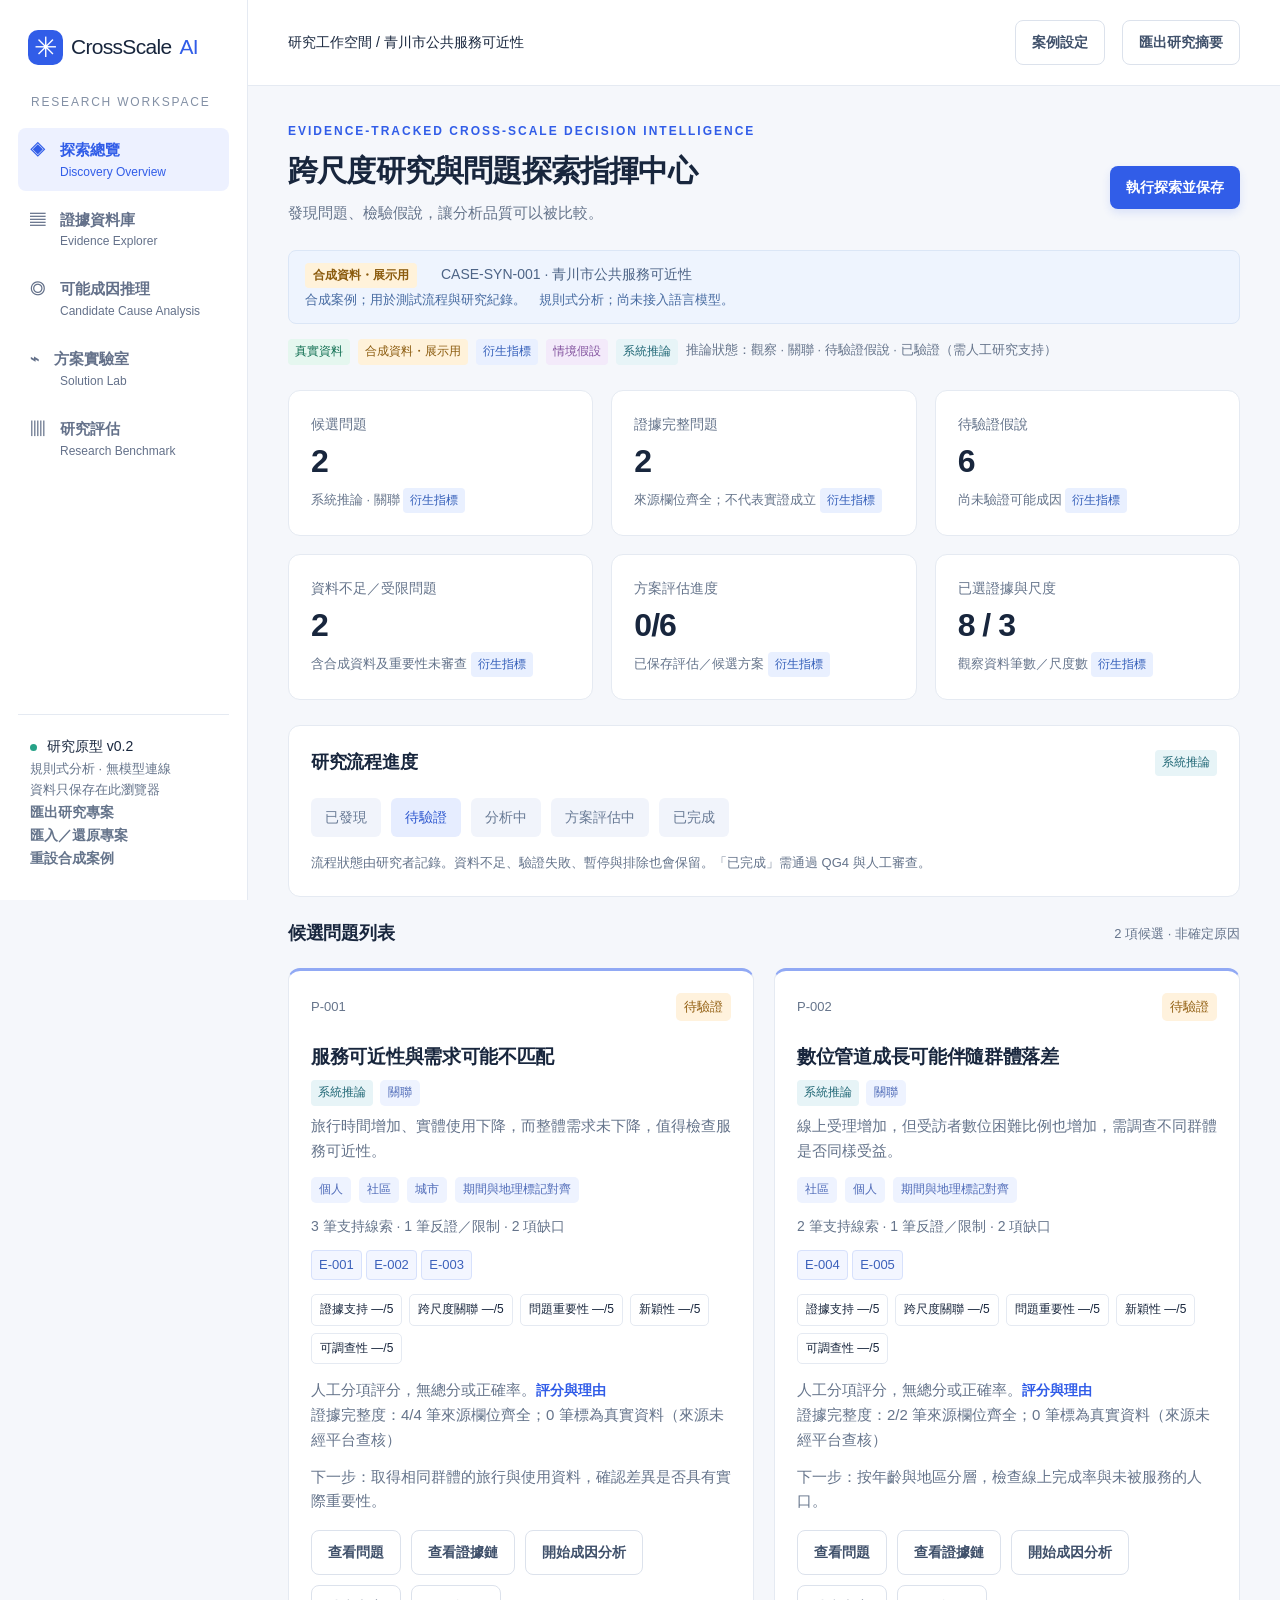
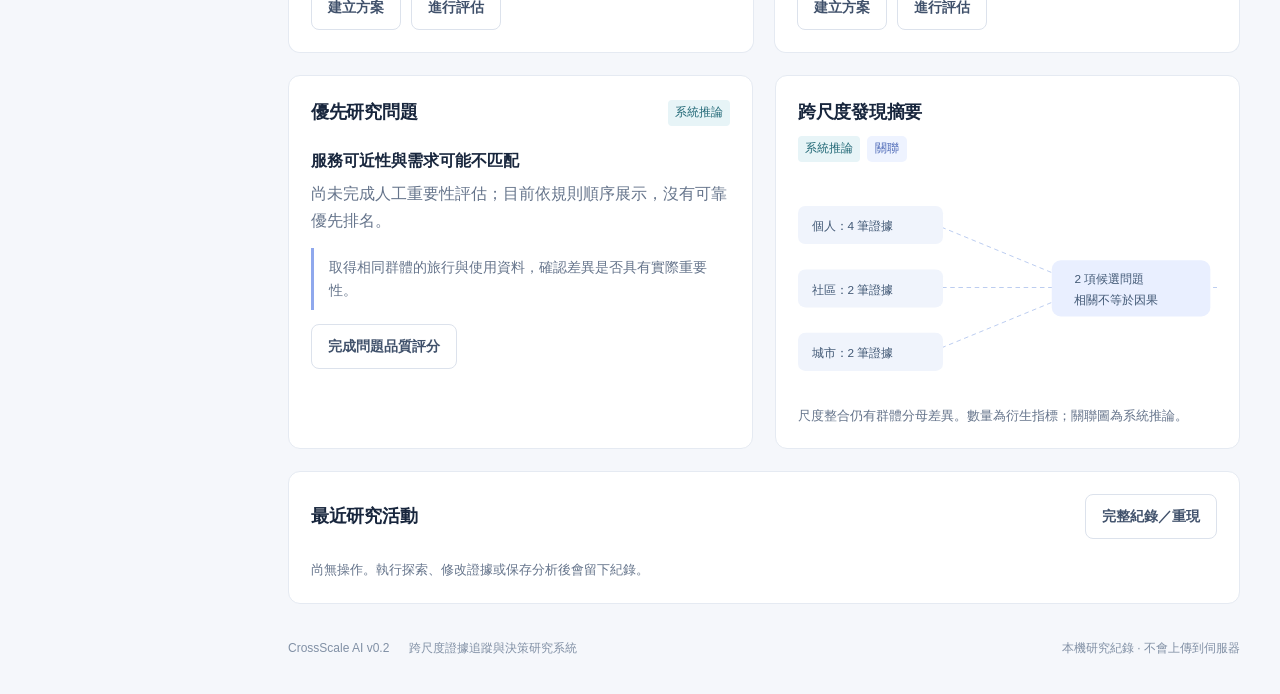
==== v0.2/index.html @ 1c29678f "Publish CrossScale AI v0.2.1 in isolated v0.2 directory" ====
<!doctype html>
<html lang="zh-Hant"><head><meta charset="utf-8"><meta name="viewport" content="width=device-width,initial-scale=1"><meta name="description" content="跨尺度證據追蹤、候選成因與可重現研究比較工作台"><title>CrossScale AI v0.2 · 跨尺度證據追蹤與決策研究系統</title><link rel="stylesheet" href="style.css"><link rel="stylesheet" href="v2.css"></head><body>
<aside><a class="brand" href="#"><span class="logo">✳</span> CrossScale <b>AI</b></a><div class="workspace-label">RESEARCH WORKSPACE</div><button class="nav active" data-view="overview">◈　探索總覽<small>Discovery Overview</small></button><button class="nav" data-view="evidence">▤　證據資料庫<small>Evidence Explorer</small></button><button class="nav" data-view="reason">◎　可能成因推理<small>Candidate Cause Analysis</small></button><button class="nav" data-view="scenario">⌁　方案實驗室<small>Solution Lab</small></button><button class="nav" data-view="evaluation">▥　研究評估<small>Research Benchmark</small></button><div class="aside-bottom"><span class="small-dot"></span> 研究原型 v0.2<p>規則式分析 · 無模型連線<br>資料只保存在此瀏覽器</p><button data-action="project-export" class="quiet">匯出研究專案</button><br><button data-action="project-import" class="quiet">匯入／還原專案</button><br><button data-action="reset-confirm" class="quiet">重設合成案例</button></div></aside>
<main><header><span>研究工作空間 / <span id="header-case">公共服務可近性</span></span><div><button data-action="case-edit" class="outline">案例設定</button><button data-action="summary-export" class="outline">匯出研究摘要</button></div></header><div class="content"><div class="eyebrow">EVIDENCE-TRACKED CROSS-SCALE DECISION INTELLIGENCE</div><div class="title-row"><div><h1 id="page-title">跨尺度研究與問題探索指揮中心</h1><p id="page-desc">發現問題、檢驗假說，讓分析品質可以被比較。</p></div><button data-action="run" class="primary">執行探索並保存</button></div>
<div id="data-notice" class="notice"></div><div class="legend" id="legend"></div>
<section id="overview" class="view"></section><section id="evidence" class="view" hidden></section><section id="reason" class="view" hidden></section><section id="scenario" class="view" hidden></section><section id="evaluation" class="view" hidden></section>
<footer>CrossScale AI v0.2 <span>跨尺度證據追蹤與決策研究系統</span><span id="save-status">本機研究紀錄 · 不會上傳到伺服器</span></footer></div></main><div id="toast" role="status"></div><input type="file" id="import-file" accept="application/json,.json" hidden><dialog id="detail-dialog"><div class="dialog-top"><h2 id="dialog-title"></h2><button data-action="close-dialog" class="outline" aria-label="關閉詳細資料">關閉</button></div><div id="dialog-content"></div></dialog><script src="engine.js"></script><script src="app.js"></script><script src="workspaces.js"></script><script src="benchmark.js"></script><script src="details.js"></script><script src="benchmark-details.js"></script><script src="actions.js"></script><script src="review.js"></script></body></html>
---- v0.2/style.css ----
:root{--bg:#f5f7fb;--ink:#18263d;--muted:#65748b;--line:#e5eaf2;--blue:#315de8;--teal:#117f78}*{box-sizing:border-box}body{margin:0;font:16px/1.65 'Segoe UI','Microsoft JhengHei',sans-serif;color:var(--ink);background:var(--bg)}button,input,select{font:inherit}button{cursor:pointer;border:0;border-radius:8px;padding:10px 16px;font-weight:600}button:hover{filter:brightness(.96)}button:focus-visible,a:focus-visible,input:focus-visible{outline:3px solid #83baff;outline-offset:3px}aside{width:248px;position:fixed;inset:0 auto 0 0;background:#fff;border-right:1px solid var(--line);padding:30px 18px;display:flex;flex-direction:column}.brand{display:flex;gap:8px;align-items:center;font-size:21px;letter-spacing:-.7px;color:var(--ink);text-decoration:none;margin:0 10px 45px}.brand b{color:var(--blue);font-weight:500}.logo{background:var(--blue);color:white;border-radius:10px;width:35px;height:35px;text-align:center;line-height:35px;font-size:28px}.workspace-label{font-size:12px;letter-spacing:1.8px;color:#8390a5;margin:0 13px 15px}.nav{text-align:left;background:transparent;color:#64718a;margin-bottom:7px;padding:13px;font-size:15px}.nav.active{background:#edf1ff;color:var(--blue)}.aside-bottom{margin-top:auto;padding:20px 12px 0;font-size:14px;border-top:1px solid var(--line)}.aside-bottom p{color:var(--muted);font-size:13px}.small-dot{display:inline-block;width:7px;height:7px;border-radius:50%;background:#26a287;margin-right:6px}.quiet{background:transparent;padding:0;color:var(--muted);font-size:14px}main{margin-left:248px}header{height:86px;background:white;border-bottom:1px solid var(--line);padding:0 40px;display:flex;justify-content:space-between;align-items:center;font-size:14px}header>div{display:flex;align-items:center;gap:17px}.badge{border:1px solid var(--line);border-radius:6px;padding:4px 9px;font-size:13px;color:#68768a}.outline{background:white;border:1px solid #dce2ec;color:#40516b;font-size:14px}.content{padding:36px 40px;max-width:1550px;margin:auto}.eyebrow{font-size:12px;letter-spacing:2px;color:var(--blue);font-weight:700}.title-row{display:flex;justify-content:space-between;align-items:center;gap:20px;margin:8px 0 24px}h1{font-size:30px;letter-spacing:-.8px;line-height:1.4;margin:0 0 9px}p{margin:0;color:var(--muted)}.title-row p{font-size:15px}.primary{background:var(--blue);color:#fff;box-shadow:0 4px 9px #315de823;white-space:nowrap;font-size:14px}.notice{border:1px solid #dbe6f6;background:#eef4fe;color:#4d6486;padding:12px 16px;border-radius:8px;font-size:14px;margin-bottom:25px}.notice>span{background:white;color:#476ba1;border-radius:4px;padding:3px 8px;margin-right:10px;font-weight:600}.stats{display:grid;grid-template-columns:repeat(4,1fr);gap:18px;margin-bottom:25px}.card{background:white;border:1px solid var(--line);border-radius:12px;padding:22px}.stat-label{font-size:14px;color:var(--muted);display:flex;justify-content:space-between}.stat-number{font-size:32px;line-height:1.6;font-weight:650;letter-spacing:-1px}.stat-foot{font-size:13px;color:var(--muted)}.teal{color:var(--teal)}.purple{color:#8059cf}.blue{color:var(--blue)}.grid{display:grid;grid-template-columns:1.65fr 1fr;gap:22px}.section-heading{display:flex;align-items:center;justify-content:space-between;gap:10px;margin-bottom:20px}h2{font-size:18px;margin:0;letter-spacing:-.3px}h3{font-size:16px;margin:0 0 7px}.meta{font-size:13px;color:var(--muted)}.tag{display:inline-block;border-radius:5px;padding:3px 8px;font-size:12px;background:#eef3ff;color:#4f6bb8}.tag.warn{background:#fff4de;color:#96631b}.tag.green{background:#e7f6f0;color:#167d63}.pipeline{display:grid;grid-template-columns:repeat(4,1fr);gap:10px;margin-bottom:25px}.stage{padding:16px 12px;border-radius:8px;background:#f6f8fd;min-height:96px;border-top:3px solid #89a6f2}.stage b{display:block;font-size:14px;margin:7px 0}.stage span{font-size:12px;color:var(--muted)}.insight{background:#f0f4ff;border:1px solid #dce5ff;border-radius:9px;padding:19px;margin-top:20px}.insight h3{color:#2c4a96}.insight p{font-size:14px}.graph{height:235px;width:100%;display:block}.graph text{font-family:inherit;font-size:13px;fill:#415875}.graph .node{fill:#f3f6fc;stroke:#dce5f3}.evidence-mini{padding:15px 0;border-bottom:1px solid var(--line)}.evidence-mini:last-child{border:0}.evidence-mini b{font-size:14px;display:block;margin:5px 0}.evidence-mini .meta{display:flex;justify-content:space-between}.change{font-size:23px;font-weight:600;color:var(--blue)}.card-bottom{display:flex;justify-content:space-between;align-items:center;margin-top:20px;border-top:1px solid var(--line);padding-top:18px}.link-btn{color:var(--blue);background:transparent;padding:0;font-size:14px}.wide{margin-top:22px}table{width:100%;border-collapse:collapse;font-size:14px;text-align:left}th{color:var(--muted);font-weight:500;background:#f8fafc}td,th{padding:14px 12px;border-bottom:1px solid var(--line)}.table-wrap{overflow:auto}.toolbar{display:flex;gap:12px;align-items:center;flex-wrap:wrap;margin-bottom:20px}select,input[type=number],input[type=text]{background:white;border:1px solid #d7deeb;padding:9px;border-radius:6px;color:var(--ink)}input[type=checkbox]{accent-color:var(--blue);width:17px;height:17px}label{cursor:pointer}.hypothesis{margin-bottom:18px}.support{border-left:3px solid #38a48a;padding:10px 15px;background:#f0faf6;margin-top:16px;font-size:14px}.counter{border-left:3px solid #d5a34d;padding:10px 15px;background:#fff9ee;margin-top:10px;font-size:14px}.gap{margin-top:12px;font-size:14px;color:var(--muted)}.two{display:grid;grid-template-columns:1fr 1fr;gap:22px}.plans{display:grid;grid-template-columns:repeat(3,1fr);gap:18px}.plan{padding:22px;border:1px solid var(--line);border-radius:10px;background:#fff}.plan .cost{font-size:28px;margin:14px 0}.plan p{font-size:14px}.plan label{display:block;margin:18px 0 6px;font-size:14px}.plan input{width:100%;accent-color:var(--blue)}.bar-row{display:grid;grid-template-columns:115px 1fr 70px;gap:14px;align-items:center;margin:20px 0;font-size:14px}.bar-track{height:25px;background:#edf1f7;border-radius:4px;overflow:hidden}.bar-fill{height:100%;background:#6081ef;border-radius:4px;transition:width .25s}.bar-row:first-child .bar-fill{background:#a4b0c5}.empty{padding:35px;text-align:center;color:var(--muted)}.alert{border:1px solid #edd3a7;background:#fff8e9;color:#886022;border-radius:8px;padding:16px;margin-bottom:20px;font-size:14px}footer{display:flex;gap:20px;color:#8190a5;font-size:12px;margin-top:35px}footer span:last-child{margin-left:auto}#toast{position:fixed;bottom:24px;left:50%;transform:translateX(-50%);background:#1c2e49;color:white;padding:12px 22px;border-radius:9px;opacity:0;pointer-events:none;transition:opacity .2s;z-index:10}#toast.show{opacity:1}.score{width:80px}.muted{color:var(--muted)}[hidden]{display:none!important}@media(min-width:1550px){.content{padding-top:48px}}@media(max-width:1100px){aside{width:210px}main{margin-left:210px}.content{padding:28px 24px}header{padding:0 24px}.grid{grid-template-columns:1fr}.plans{grid-template-columns:1fr}.title-row{align-items:flex-start}.stats{gap:10px}.card{padding:18px}.two{grid-template-columns:1fr}}@media(max-width:720px){aside{position:static;width:100%;padding:15px;display:block}.brand{margin:0 0 12px}.workspace-label,.aside-bottom{display:none}.nav{font-size:14px;padding:8px;margin:2px}.nav{display:inline-block}main{margin-left:0}header{height:auto;min-height:70px;gap:10px;padding:15px;flex-wrap:wrap}.badge{display:none}.content{padding:25px 16px}.title-row{display:block}.title-row .primary{margin-top:18px}h1{font-size:26px}.stats{grid-template-columns:1fr 1fr}.pipeline{grid-template-columns:1fr 1fr}.notice{line-height:1.9}.bar-row{grid-template-columns:85px 1fr 55px;gap:8px}footer{flex-wrap:wrap}footer span:last-child{margin:0}.graph{height:200px}}
---- v0.2/v2.css ----
.nav small{display:block;font-size:12px;font-weight:400;margin-left:30px;line-height:1.5}.nav{padding:10px 12px}.brand{margin-bottom:28px}.content{max-width:1600px}.legend{display:flex;gap:8px;flex-wrap:wrap;margin:-10px 0 25px}.type{font-size:12px;border-radius:4px;padding:3px 7px;display:inline-block;font-weight:500;background:#eef2f8;color:#526782}.type.SYNTHETIC{background:#fff2da;color:#8b5b0e}.type.REAL{background:#e5f7ef;color:#116f52}.type.DERIVED{background:#e9f0ff;color:#335eb9}.type.ASSUMPTION{background:#f3eafa;color:#81509d}.type.MODEL_OUTPUT{background:#e7f4f7;color:#206775}.source-line{display:flex;gap:7px;align-items:center;flex-wrap:wrap;font-size:13px;margin:8px 0;color:var(--muted)}.stats.six{grid-template-columns:repeat(3,1fr)}.problem-list{display:grid;grid-template-columns:1fr 1fr;gap:20px}.problem-card{border-top:3px solid #91a9f4}.problem-card h2{font-size:19px}.problem-card p{font-size:15px}.status-select{max-width:100%;font-size:14px;padding:7px}.actions{display:flex;gap:10px;align-items:center;flex-wrap:wrap;margin:16px 0 0}.actions button{font-size:14px}.quality-mini{display:flex;gap:7px;flex-wrap:wrap;margin:14px 0}.quality-mini span{border:1px solid var(--line);padding:5px 8px;border-radius:5px;font-size:12px}.state-pill{padding:3px 8px;border-radius:5px;background:#fff2dd;color:#936114;font-size:13px;white-space:nowrap}.ref{border:1px solid #d7e1fc;background:#f3f6ff;color:#3c61bb;font-size:13px;padding:3px 7px;border-radius:4px;font-weight:400}.ref:hover{background:#e4ecff}.process-line{display:flex;gap:10px;flex-wrap:wrap;margin:15px 0}.process-line span{background:#f1f4fb;color:#687a95;padding:8px 14px;font-size:14px;border-radius:6px}.process-line span.on{background:#e6edff;color:#325bd0}.gate-grid{display:grid;grid-template-columns:repeat(2,1fr);gap:15px}.gate{border:1px solid #e4e8f0;border-radius:9px;padding:17px;background:#fff}.gate h3{display:flex;justify-content:space-between;gap:10px}.check-row{display:flex;gap:8px;font-size:14px;margin:7px 0}.pass{color:#157b5b}.fail{color:#a47223}.gate p{font-size:13px;margin-top:12px}.tabs{display:flex;gap:10px;flex-wrap:wrap;margin:18px 0}.tabs button{font-size:14px;border:1px solid var(--line);background:white}.tabs button.active{background:#ebf0ff;border-color:#94adff;color:#315de8}dialog{border:1px solid var(--line);border-radius:14px;padding:0;width:min(1000px,94vw);max-height:90vh;color:var(--ink);box-shadow:0 25px 80px #14284c40}dialog::backdrop{background:#15223e66;backdrop-filter:blur(2px)}.dialog-top{padding:18px 24px;background:white;position:sticky;top:0;border-bottom:1px solid var(--line);display:flex;align-items:center;justify-content:space-between;z-index:1}#dialog-content{padding:24px}.definition{display:grid;grid-template-columns:145px 1fr;gap:0;margin:15px 0}.definition dt,.definition dd{padding:10px 0;border-bottom:1px solid var(--line);font-size:14px;margin:0;overflow-wrap:anywhere}.definition dt{color:var(--muted)}.definition dd{padding-left:14px}.field-grid{display:grid;grid-template-columns:1fr 1fr;gap:15px}.field{display:flex;flex-direction:column;gap:6px;font-size:14px}.field.full{grid-column:1/-1}.field small{color:var(--muted);font-size:12px}textarea{font:inherit;font-size:14px;resize:vertical;min-height:85px;border:1px solid #d7deeb;border-radius:6px;padding:10px;max-width:100%;width:100%;color:var(--ink);background:white}input,select{max-width:100%}.field input:not([type=checkbox]),.field select{width:100%;min-height:42px}.subtle{font-size:14px;color:var(--muted);margin:12px 0}.filter-grid{display:grid;grid-template-columns:repeat(4,1fr);gap:12px;margin:20px 0}.filter-grid label{font-size:13px;display:flex;flex-direction:column;gap:4px}.filter-grid select,.filter-grid input{font-size:14px;min-width:0;width:100%;height:42px}.chain{border-left:2px solid #cbd8f3;margin:15px 7px;padding-left:20px}.chain-node{position:relative;padding:8px 0 18px;font-size:14px}.chain-node:before{content:'';width:9px;height:9px;border-radius:50%;background:#6e8ae0;position:absolute;left:-25px;top:16px}.scatter{width:100%;height:auto;max-height:380px}.scatter text{font-family:inherit;font-size:14px}.scatter circle{stroke:#fff;stroke-width:3;fill-opacity:.7}.scenario-form{display:grid;grid-template-columns:repeat(3,1fr);gap:14px}.snapshot-note{font-size:13px;color:#486994;background:#f0f5fc;padding:12px;border-radius:6px}.scores-table textarea{min-width:190px;height:72px;font-size:13px}.scores-table input[type=number]{width:65px}.scores-table th{white-space:nowrap}.metric-bars{border-bottom:1px solid var(--line);padding:10px 0}.metric-bars h3{font-size:14px}.microbar{display:grid;grid-template-columns:75px 1fr 60px;gap:10px;align-items:center;font-size:13px;margin:6px 0}.microbar .track{height:13px;background:#eef1f7;border-radius:3px;overflow:hidden}.microbar .fill{height:100%;background:#657eea}.microbar .fill.A{background:#a7b3c7}.microbar .fill.B{background:#47a99e}.code-view{background:#f4f7fb;border:1px solid var(--line);padding:15px;border-radius:8px;white-space:pre-wrap;word-break:break-word;max-height:400px;overflow:auto;font-size:13px;line-height:1.6}.log-row{display:grid;grid-template-columns:160px 1fr auto;gap:15px;padding:13px 0;border-bottom:1px solid var(--line);font-size:14px}.pill-row{display:flex;gap:8px;flex-wrap:wrap}.quality-form input[type=number]{width:75px}.quality-form textarea{min-width:150px}.evaluation-empty{text-align:center;padding:40px 20px;background:#f8faff;border:1px dashed #ced8ee;border-radius:9px}.scenario-metrics{display:flex;gap:20px;flex-wrap:wrap}.scenario-metrics b{font-size:23px}.modal-section{margin:22px 0}.table-wrap{max-width:100%}.select-problem{display:flex;gap:15px;align-items:center;margin-bottom:22px;padding:14px 20px;border:1px solid var(--line);border-radius:10px;background:white;flex-wrap:wrap}.select-problem select{flex:1;min-width:160px}button[disabled]{opacity:.5;cursor:not-allowed}.guide{border-left:3px solid #8fa8ed;padding:8px 15px;margin:14px 0}.guide p{font-size:14px}.plain-link{color:#315de8;word-break:break-all}.empty-state{padding:30px;background:white;border:1px dashed #ced9ea;border-radius:10px}.metric-caption{font-size:13px;color:var(--muted)}.mobile-graph{overflow:auto}.graph{min-width:580px}.status-note{font-size:12px;color:var(--muted);margin-top:5px}@media(max-width:1150px){.problem-list{grid-template-columns:1fr}.filter-grid{grid-template-columns:repeat(3,1fr)}}@media(max-width:720px){.nav small{display:none}.stats.six{grid-template-columns:1fr 1fr}.field-grid,.gate-grid,.scenario-form{grid-template-columns:1fr}.filter-grid{grid-template-columns:1fr 1fr}.field.full{grid-column:auto}.log-row{grid-template-columns:1fr;gap:4px}.definition{grid-template-columns:100px 1fr}.process-line{gap:5px}.process-line span{font-size:12px;padding:6px}.select-problem{padding:12px}.legend{line-height:1.5}.graph{height:235px}.scenario-metrics{gap:12px}dialog{max-height:94vh}#dialog-content{padding:18px}.aside-bottom{display:none}}
.card,.two>*,.grid>*,.problem-list>*,.plans>*,.gate-grid>*{min-width:0}.content{min-width:0}.table-wrap,.mobile-graph{max-width:100%}input,textarea,select{min-width:0}.eyebrow{overflow-wrap:anywhere}
.notice>span.meta{background:transparent;padding:0;font-weight:400;margin:0}.source-line:empty{display:none}.two details>summary{font-size:15px;color:#3f609b;cursor:pointer}summary{cursor:pointer}.dialog-top h2{overflow-wrap:anywhere;padding-right:10px}.metric-bars .microbar>span:last-child{white-space:nowrap}
.mobile-hint{display:none}@media(max-width:720px){.mobile-hint{display:block}.microbar{grid-template-columns:65px 1fr 70px}}#evaluation>.card+.card{margin-top:20px}
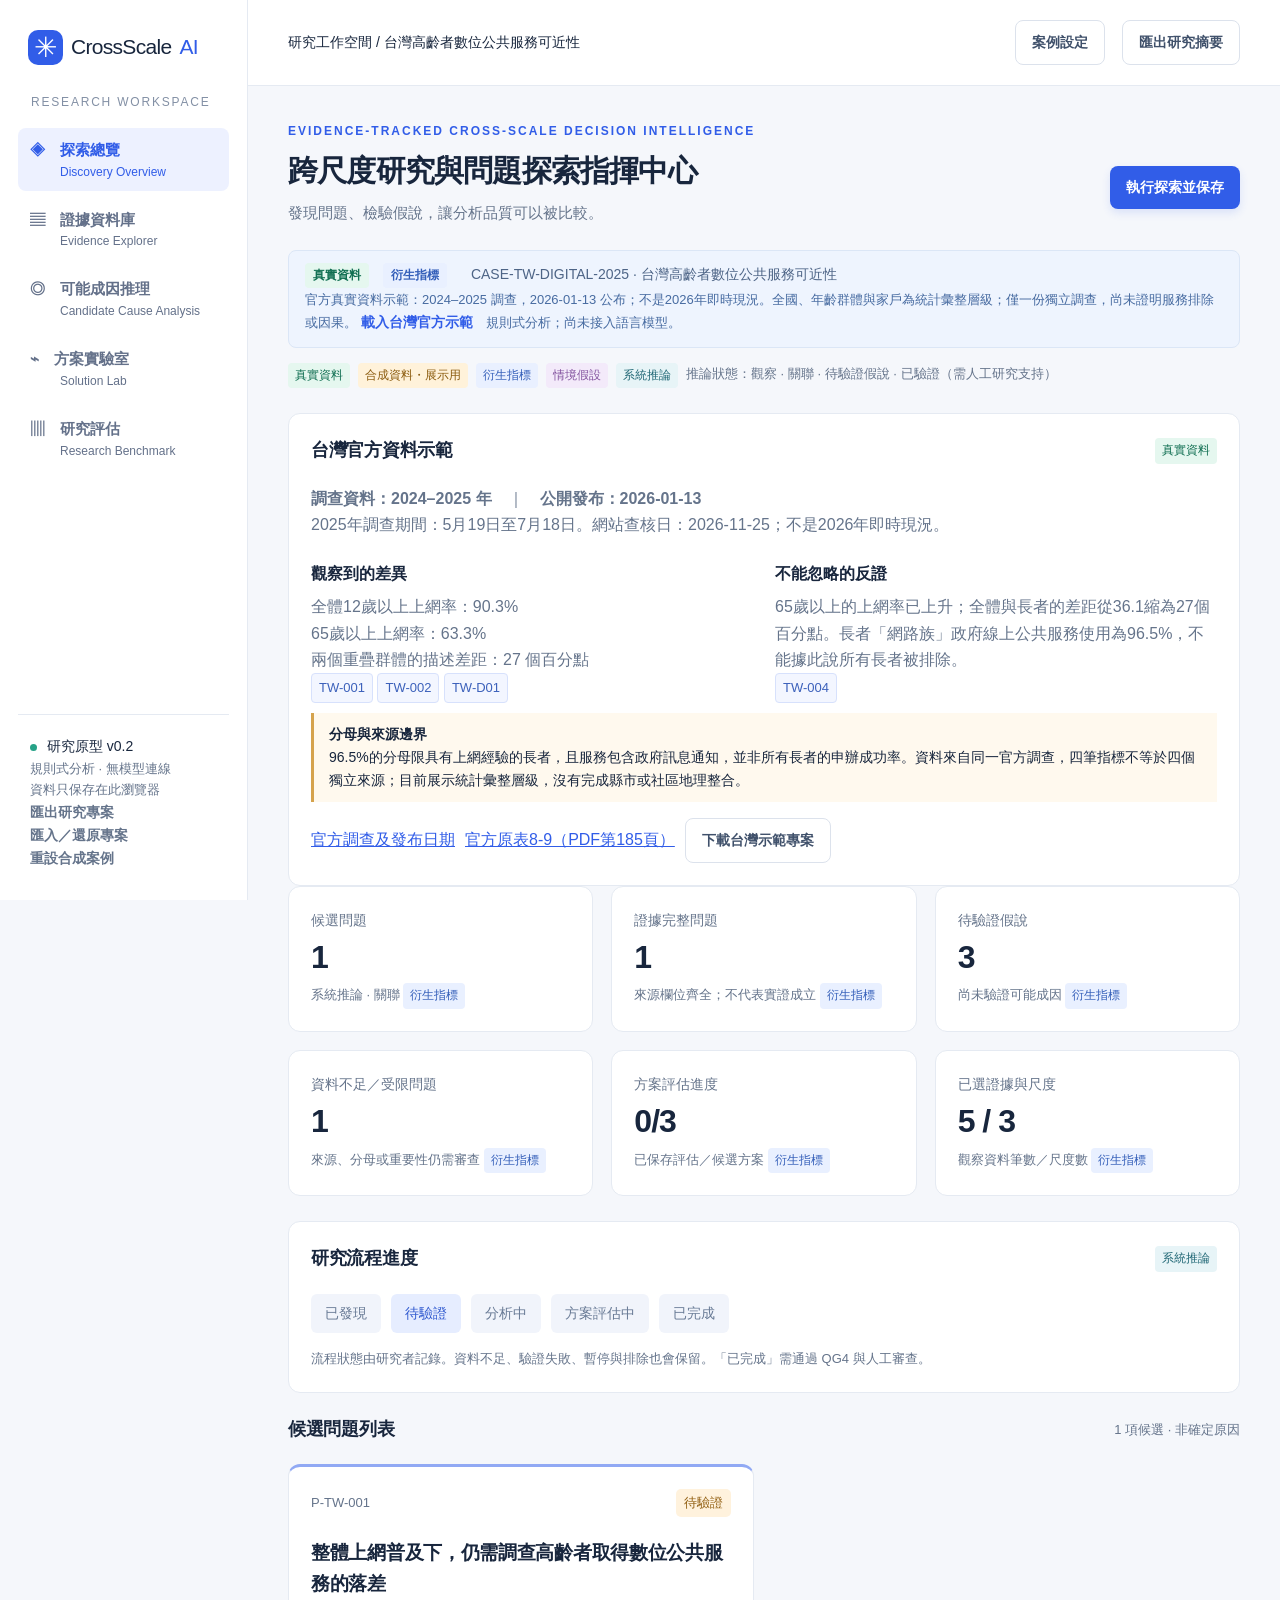
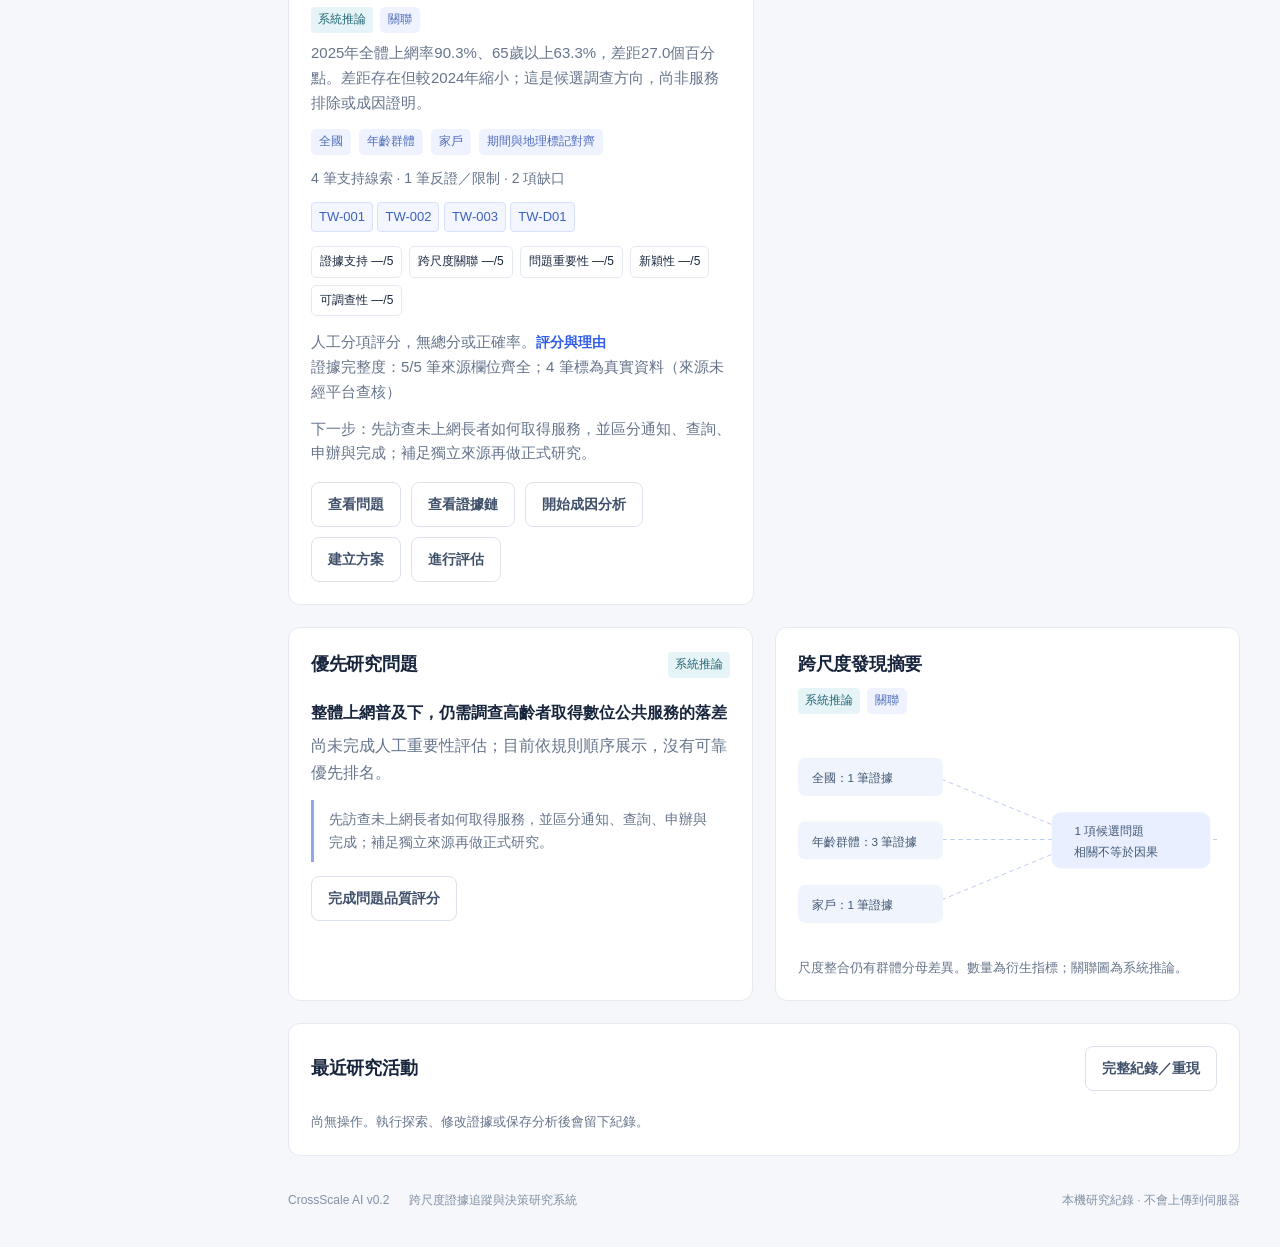
==== commit efdc8457: "Add Taiwan official digital inclusion demo with dated evidence and qualified L1 scenarios" ====
--- a/v0.2/index.html
+++ b/v0.2/index.html
@@ -4,4 +4,4 @@
 <main><header><span>研究工作空間 / <span id="header-case">公共服務可近性</span></span><div><button data-action="case-edit" class="outline">案例設定</button><button data-action="summary-export" class="outline">匯出研究摘要</button></div></header><div class="content"><div class="eyebrow">EVIDENCE-TRACKED CROSS-SCALE DECISION INTELLIGENCE</div><div class="title-row"><div><h1 id="page-title">跨尺度研究與問題探索指揮中心</h1><p id="page-desc">發現問題、檢驗假說，讓分析品質可以被比較。</p></div><button data-action="run" class="primary">執行探索並保存</button></div>
 <div id="data-notice" class="notice"></div><div class="legend" id="legend"></div>
 <section id="overview" class="view"></section><section id="evidence" class="view" hidden></section><section id="reason" class="view" hidden></section><section id="scenario" class="view" hidden></section><section id="evaluation" class="view" hidden></section>
-<footer>CrossScale AI v0.2 <span>跨尺度證據追蹤與決策研究系統</span><span id="save-status">本機研究紀錄 · 不會上傳到伺服器</span></footer></div></main><div id="toast" role="status"></div><input type="file" id="import-file" accept="application/json,.json" hidden><dialog id="detail-dialog"><div class="dialog-top"><h2 id="dialog-title"></h2><button data-action="close-dialog" class="outline" aria-label="關閉詳細資料">關閉</button></div><div id="dialog-content"></div></dialog><script src="engine.js"></script><script src="app.js"></script><script src="workspaces.js"></script><script src="benchmark.js"></script><script src="details.js"></script><script src="benchmark-details.js"></script><script src="actions.js"></script><script src="review.js"></script></body></html>
+<footer>CrossScale AI v0.2 <span>跨尺度證據追蹤與決策研究系統</span><span id="save-status">本機研究紀錄 · 不會上傳到伺服器</span></footer></div></main><div id="toast" role="status"></div><input type="file" id="import-file" accept="application/json,.json" hidden><dialog id="detail-dialog"><div class="dialog-top"><h2 id="dialog-title"></h2><button data-action="close-dialog" class="outline" aria-label="關閉詳細資料">關閉</button></div><div id="dialog-content"></div></dialog><script src="taiwan.js"></script><script src="engine.js"></script><script src="app.js"></script><script src="workspaces.js"></script><script src="benchmark.js"></script><script src="details.js"></script><script src="benchmark-details.js"></script><script src="taiwan-ui.js"></script><script src="actions.js"></script><script src="review.js"></script></body></html>
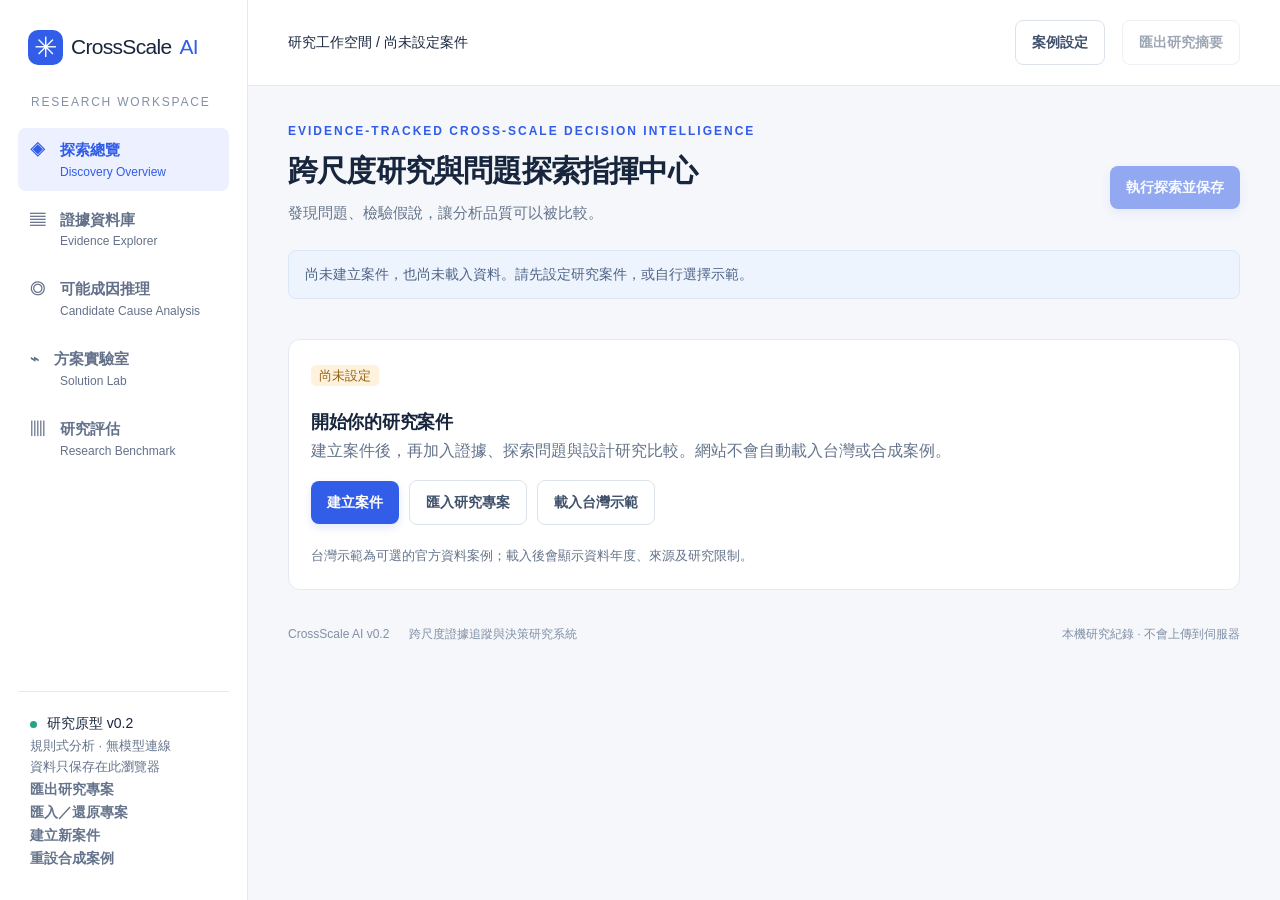
==== commit 9f70aa61: "Start unconfigured with optional demos and preserve existing research cases" ====
--- a/v0.2/index.html
+++ b/v0.2/index.html
@@ -1,7 +1,7 @@
 <!doctype html>
 <html lang="zh-Hant"><head><meta charset="utf-8"><meta name="viewport" content="width=device-width,initial-scale=1"><meta name="description" content="跨尺度證據追蹤、候選成因與可重現研究比較工作台"><title>CrossScale AI v0.2 · 跨尺度證據追蹤與決策研究系統</title><link rel="stylesheet" href="style.css"><link rel="stylesheet" href="v2.css"></head><body>
-<aside><a class="brand" href="#"><span class="logo">✳</span> CrossScale <b>AI</b></a><div class="workspace-label">RESEARCH WORKSPACE</div><button class="nav active" data-view="overview">◈　探索總覽<small>Discovery Overview</small></button><button class="nav" data-view="evidence">▤　證據資料庫<small>Evidence Explorer</small></button><button class="nav" data-view="reason">◎　可能成因推理<small>Candidate Cause Analysis</small></button><button class="nav" data-view="scenario">⌁　方案實驗室<small>Solution Lab</small></button><button class="nav" data-view="evaluation">▥　研究評估<small>Research Benchmark</small></button><div class="aside-bottom"><span class="small-dot"></span> 研究原型 v0.2<p>規則式分析 · 無模型連線<br>資料只保存在此瀏覽器</p><button data-action="project-export" class="quiet">匯出研究專案</button><br><button data-action="project-import" class="quiet">匯入／還原專案</button><br><button data-action="reset-confirm" class="quiet">重設合成案例</button></div></aside>
-<main><header><span>研究工作空間 / <span id="header-case">公共服務可近性</span></span><div><button data-action="case-edit" class="outline">案例設定</button><button data-action="summary-export" class="outline">匯出研究摘要</button></div></header><div class="content"><div class="eyebrow">EVIDENCE-TRACKED CROSS-SCALE DECISION INTELLIGENCE</div><div class="title-row"><div><h1 id="page-title">跨尺度研究與問題探索指揮中心</h1><p id="page-desc">發現問題、檢驗假說，讓分析品質可以被比較。</p></div><button data-action="run" class="primary">執行探索並保存</button></div>
+<aside><a class="brand" href="#"><span class="logo">✳</span> CrossScale <b>AI</b></a><div class="workspace-label">RESEARCH WORKSPACE</div><button class="nav active" data-view="overview">◈　探索總覽<small>Discovery Overview</small></button><button class="nav" data-view="evidence">▤　證據資料庫<small>Evidence Explorer</small></button><button class="nav" data-view="reason">◎　可能成因推理<small>Candidate Cause Analysis</small></button><button class="nav" data-view="scenario">⌁　方案實驗室<small>Solution Lab</small></button><button class="nav" data-view="evaluation">▥　研究評估<small>Research Benchmark</small></button><div class="aside-bottom"><span class="small-dot"></span> 研究原型 v0.2<p>規則式分析 · 無模型連線<br>資料只保存在此瀏覽器</p><button data-action="project-export" class="quiet">匯出研究專案</button><br><button data-action="project-import" class="quiet">匯入／還原專案</button><br><button data-action="case-new" class="quiet">建立新案件</button><br><button data-action="reset-confirm" class="quiet">重設合成案例</button></div></aside>
+<main><header><span>研究工作空間 / <span id="header-case">尚未設定案件</span></span><div><button data-action="case-edit" class="outline">案例設定</button><button data-action="summary-export" class="outline">匯出研究摘要</button></div></header><div class="content"><div class="eyebrow">EVIDENCE-TRACKED CROSS-SCALE DECISION INTELLIGENCE</div><div class="title-row"><div><h1 id="page-title">跨尺度研究與問題探索指揮中心</h1><p id="page-desc">發現問題、檢驗假說，讓分析品質可以被比較。</p></div><button data-action="run" class="primary">執行探索並保存</button></div>
 <div id="data-notice" class="notice"></div><div class="legend" id="legend"></div>
 <section id="overview" class="view"></section><section id="evidence" class="view" hidden></section><section id="reason" class="view" hidden></section><section id="scenario" class="view" hidden></section><section id="evaluation" class="view" hidden></section>
 <footer>CrossScale AI v0.2 <span>跨尺度證據追蹤與決策研究系統</span><span id="save-status">本機研究紀錄 · 不會上傳到伺服器</span></footer></div></main><div id="toast" role="status"></div><input type="file" id="import-file" accept="application/json,.json" hidden><dialog id="detail-dialog"><div class="dialog-top"><h2 id="dialog-title"></h2><button data-action="close-dialog" class="outline" aria-label="關閉詳細資料">關閉</button></div><div id="dialog-content"></div></dialog><script src="taiwan.js"></script><script src="engine.js"></script><script src="app.js"></script><script src="workspaces.js"></script><script src="benchmark.js"></script><script src="details.js"></script><script src="benchmark-details.js"></script><script src="taiwan-ui.js"></script><script src="actions.js"></script><script src="review.js"></script></body></html>
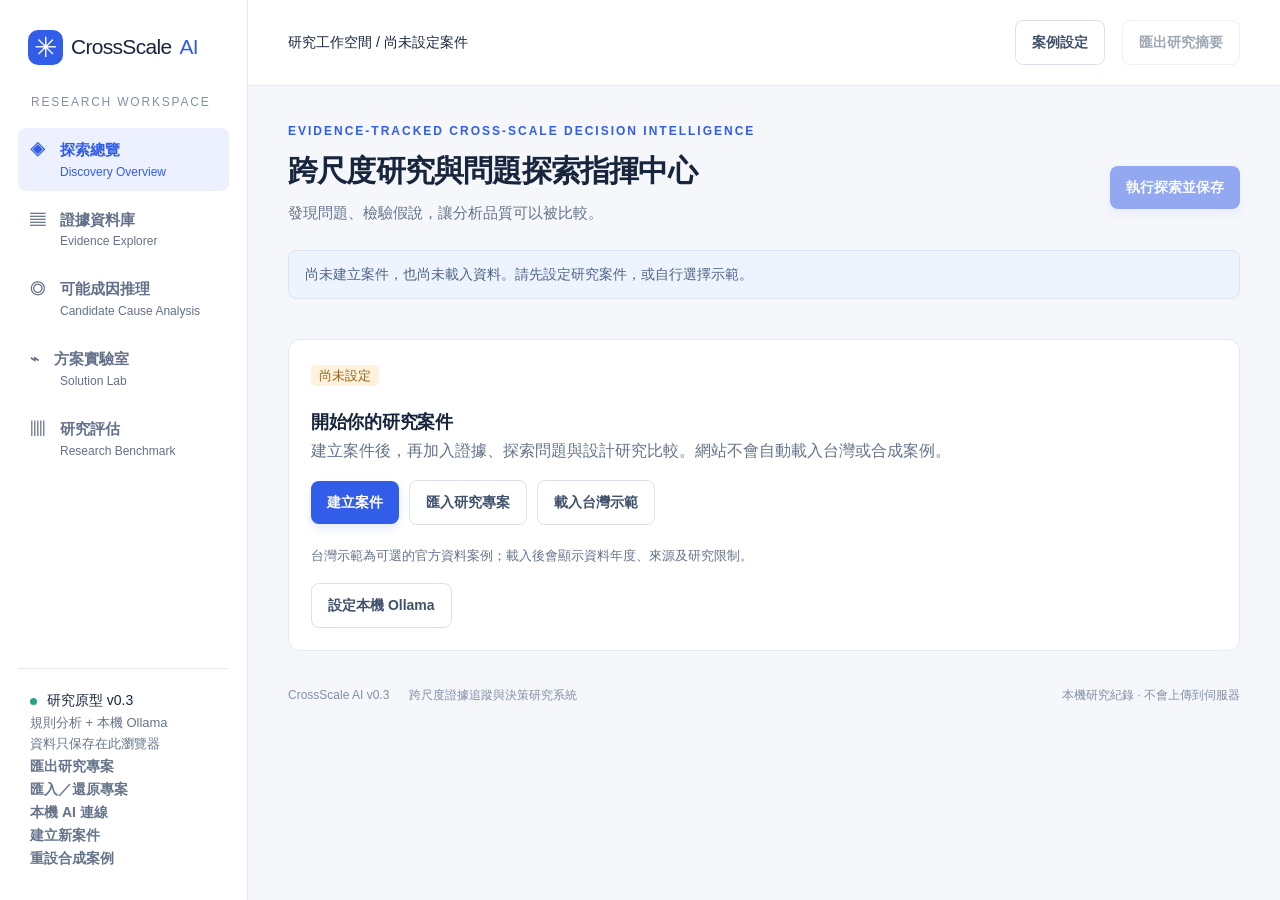
==== commit 494e17ed: "Release v0.3 local Ollama research workflow with reviewed evidence extraction and traceable model ca" ====
--- a/v0.2/index.html
+++ b/v0.2/index.html
@@ -1,7 +1 @@
-<!doctype html>
-<html lang="zh-Hant"><head><meta charset="utf-8"><meta name="viewport" content="width=device-width,initial-scale=1"><meta name="description" content="跨尺度證據追蹤、候選成因與可重現研究比較工作台"><title>CrossScale AI v0.2 · 跨尺度證據追蹤與決策研究系統</title><link rel="stylesheet" href="style.css"><link rel="stylesheet" href="v2.css"></head><body>
-<aside><a class="brand" href="#"><span class="logo">✳</span> CrossScale <b>AI</b></a><div class="workspace-label">RESEARCH WORKSPACE</div><button class="nav active" data-view="overview">◈　探索總覽<small>Discovery Overview</small></button><button class="nav" data-view="evidence">▤　證據資料庫<small>Evidence Explorer</small></button><button class="nav" data-view="reason">◎　可能成因推理<small>Candidate Cause Analysis</small></button><button class="nav" data-view="scenario">⌁　方案實驗室<small>Solution Lab</small></button><button class="nav" data-view="evaluation">▥　研究評估<small>Research Benchmark</small></button><div class="aside-bottom"><span class="small-dot"></span> 研究原型 v0.2<p>規則式分析 · 無模型連線<br>資料只保存在此瀏覽器</p><button data-action="project-export" class="quiet">匯出研究專案</button><br><button data-action="project-import" class="quiet">匯入／還原專案</button><br><button data-action="case-new" class="quiet">建立新案件</button><br><button data-action="reset-confirm" class="quiet">重設合成案例</button></div></aside>
-<main><header><span>研究工作空間 / <span id="header-case">尚未設定案件</span></span><div><button data-action="case-edit" class="outline">案例設定</button><button data-action="summary-export" class="outline">匯出研究摘要</button></div></header><div class="content"><div class="eyebrow">EVIDENCE-TRACKED CROSS-SCALE DECISION INTELLIGENCE</div><div class="title-row"><div><h1 id="page-title">跨尺度研究與問題探索指揮中心</h1><p id="page-desc">發現問題、檢驗假說，讓分析品質可以被比較。</p></div><button data-action="run" class="primary">執行探索並保存</button></div>
-<div id="data-notice" class="notice"></div><div class="legend" id="legend"></div>
-<section id="overview" class="view"></section><section id="evidence" class="view" hidden></section><section id="reason" class="view" hidden></section><section id="scenario" class="view" hidden></section><section id="evaluation" class="view" hidden></section>
-<footer>CrossScale AI v0.2 <span>跨尺度證據追蹤與決策研究系統</span><span id="save-status">本機研究紀錄 · 不會上傳到伺服器</span></footer></div></main><div id="toast" role="status"></div><input type="file" id="import-file" accept="application/json,.json" hidden><dialog id="detail-dialog"><div class="dialog-top"><h2 id="dialog-title"></h2><button data-action="close-dialog" class="outline" aria-label="關閉詳細資料">關閉</button></div><div id="dialog-content"></div></dialog><script src="taiwan.js"></script><script src="engine.js"></script><script src="app.js"></script><script src="workspaces.js"></script><script src="benchmark.js"></script><script src="details.js"></script><script src="benchmark-details.js"></script><script src="taiwan-ui.js"></script><script src="actions.js"></script><script src="review.js"></script></body></html>
+<!doctype html><html lang="zh-Hant"><meta charset="utf-8"><meta name="viewport" content="width=device-width,initial-scale=1"><meta http-equiv="refresh" content="0;url=../v0.3/"><title>CrossScale AI v0.3</title><p>CrossScale AI 已更新至 v0.3。瀏覽器中已儲存的專案會保留。</p><a href="../v0.3/">開啟 CrossScale AI v0.3</a></html>
